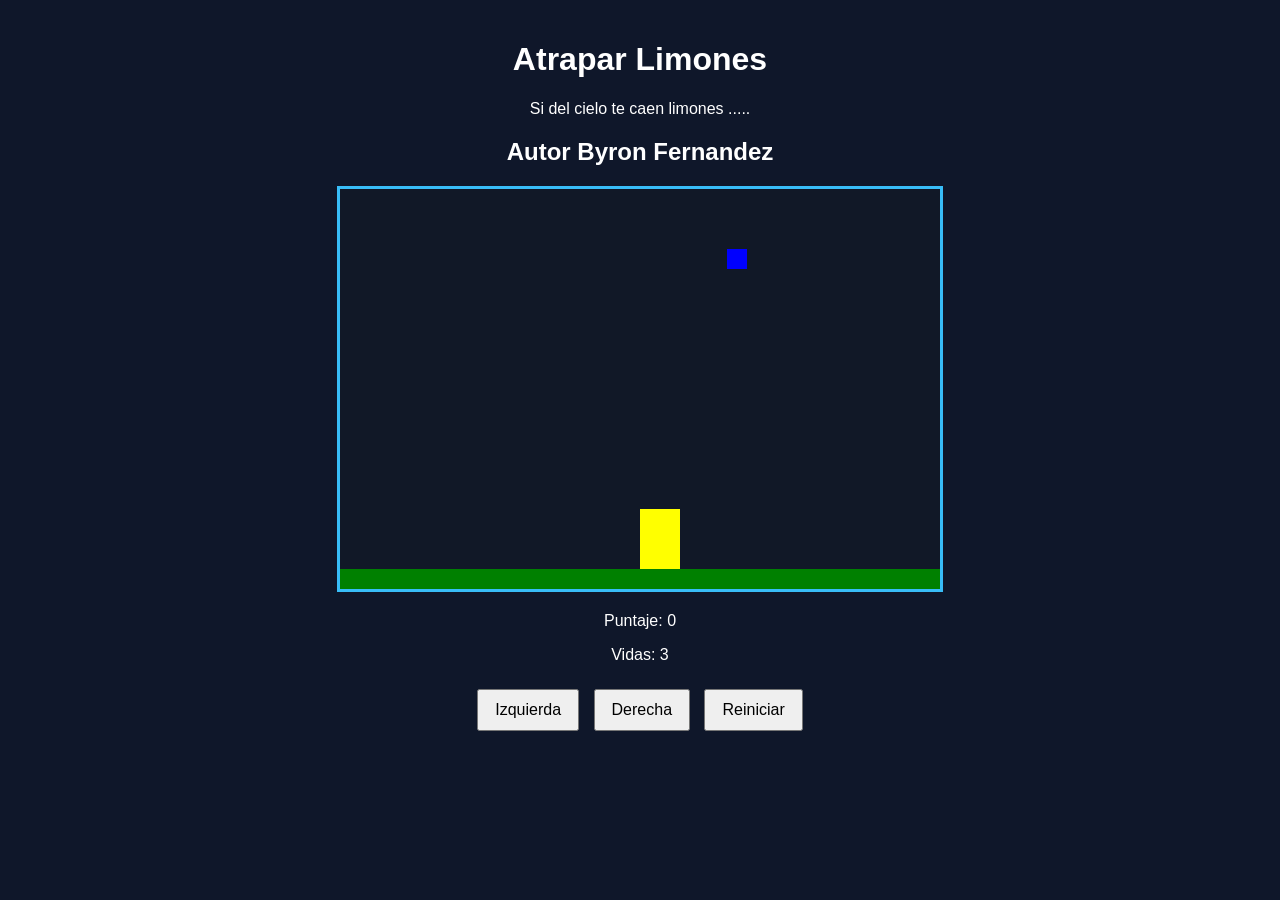
==== index.html @ d4355a5a "Renombrando Html principal" ====
<!DOCTYPE html>
<html>
<head>
  <title>Atrapa Limones</title>
  <link rel="stylesheet" href="limones.css"/>
 <script src="utils.js"> </script>
 
</head>
<body onload="iniciar()">
  <div class="contenedor">
    <h1>Atrapar Limones</h1>
    <p>Si del cielo te caen limones ..... </p>
    <h2>Autor Byron Fernandez  </h2>
    <canvas id="areaJuego" width="600" height="400"></canvas>
    <div class="panel">
      <p>Puntaje: <span id="txtPuntaje">0</span></p>
       <p>Vidas: <span id="txtVidas">3</span></p>
    </div>
    <div class="botones">
      <button onclick="moverIzquierda();">Izquierda</button>
      <button onclick="moverDerecha();">Derecha</button>
      <button onclick="reiniciar();">Reiniciar</button>
    </div>
  </div>
<script src="limones.js"> </script>
</body>
</html>
---- limones.css ----
body {
  font-family: Arial, sans-serif;
  background-color: #0f172a;
  color: white;
  text-align: center;
  margin: 0;
  padding: 20px;
}

.contenedor {
  max-width: 800px;
  margin: 0 auto;
}

canvas {
  background-color: #111827;
  border: 3px solid #38bdf8;
  display: block;
  margin: 20px auto;
}

.panel {
  margin: 20px 0;
}

.botones button {
  margin: 5px;
  padding: 10px 16px;
  font-size: 16px;
  cursor: pointer;
}
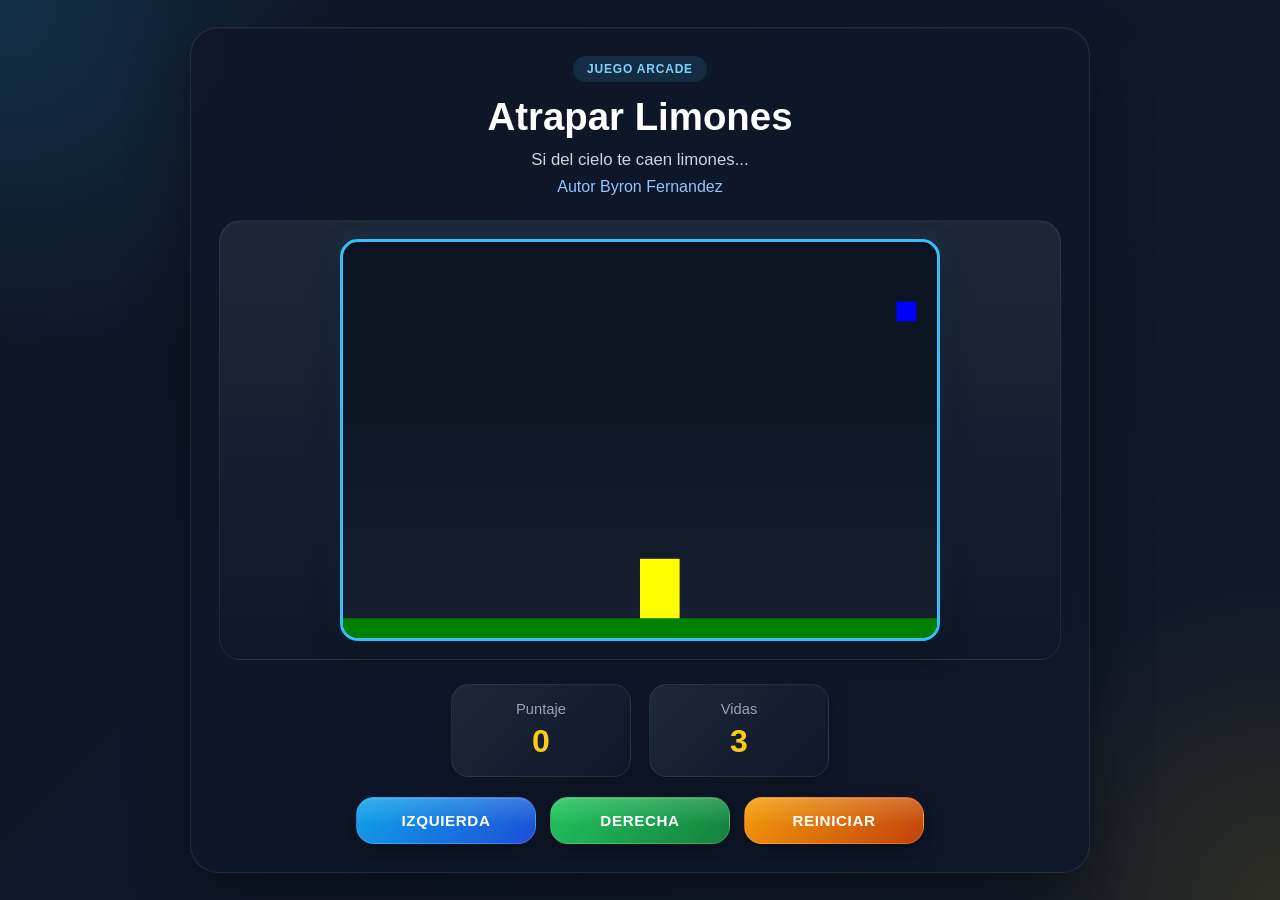
==== commit 7ee19501: "Mejoras visuales con chat gpt V2" ====
--- a/index.html
+++ b/index.html
@@ -1,27 +1,45 @@
 <!DOCTYPE html>
-<html>
+<html lang="es">
 <head>
+  <meta charset="UTF-8" />
+  <meta name="viewport" content="width=device-width, initial-scale=1.0" />
   <title>Atrapa Limones</title>
   <link rel="stylesheet" href="limones.css"/>
- <script src="utils.js"> </script>
- 
+  <script src="utils.js"></script>
 </head>
 <body onload="iniciar()">
   <div class="contenedor">
-    <h1>Atrapar Limones</h1>
-    <p>Si del cielo te caen limones ..... </p>
-    <h2>Autor Byron Fernandez  </h2>
-    <canvas id="areaJuego" width="600" height="400"></canvas>
-    <div class="panel">
-      <p>Puntaje: <span id="txtPuntaje">0</span></p>
-       <p>Vidas: <span id="txtVidas">3</span></p>
-    </div>
-    <div class="botones">
-      <button onclick="moverIzquierda();">Izquierda</button>
-      <button onclick="moverDerecha();">Derecha</button>
-      <button onclick="reiniciar();">Reiniciar</button>
+    <div class="tarjeta">
+      <div class="cabecera">
+        <span class="etiqueta">Juego Arcade</span>
+        <h1>Atrapar Limones</h1>
+        <p>Si del cielo te caen limones...</p>
+        <h2>Autor Byron Fernandez</h2>
+      </div>
+
+      <div class="zona-juego">
+        <canvas id="areaJuego" width="600" height="400"></canvas>
+      </div>
+
+      <div class="panel">
+        <div class="dato">
+          <span class="titulo-dato">Puntaje</span>
+          <span class="valor-dato" id="txtPuntaje">0</span>
+        </div>
+
+        <div class="dato">
+          <span class="titulo-dato">Vidas</span>
+          <span class="valor-dato" id="txtVidas">3</span>
+        </div>
+      </div>
+
+      <div class="botones">
+        <button class="btn btn-azul" onclick="moverIzquierda();">Izquierda</button>
+        <button class="btn btn-verde" onclick="moverDerecha();">Derecha</button>
+        <button class="btn btn-naranja" onclick="reiniciar();">Reiniciar</button>
+      </div>
     </div>
   </div>
-<script src="limones.js"> </script>
+  <script src="limones.js"></script>
 </body>
-</html> +</html>
--- a/limones.css
+++ b/limones.css
@@ -1,31 +1,262 @@
+* {
+  box-sizing: border-box;
+}
+
 body {
-  font-family: Arial, sans-serif;
-  background-color: #0f172a;
-  color: white;
+  margin: 0;
+  min-height: 100vh;
+  font-family: "Segoe UI", Arial, sans-serif;
+  color: #f8fafc;
+  background:
+    radial-gradient(circle at top left, rgba(56, 189, 248, 0.18), transparent 25%),
+    radial-gradient(circle at bottom right, rgba(250, 204, 21, 0.12), transparent 20%),
+    linear-gradient(135deg, #0b1120 0%, #0f172a 45%, #111827 100%);
+  display: flex;
+  align-items: center;
+  justify-content: center;
+  padding: 24px;
+}
+
+.contenedor {
+  width: 100%;
+  max-width: 900px;
+}
+
+.tarjeta {
+  background: rgba(15, 23, 42, 0.88);
+  border: 1px solid rgba(148, 163, 184, 0.16);
+  border-radius: 28px;
+  padding: 28px;
+  box-shadow:
+    0 24px 60px rgba(0, 0, 0, 0.4),
+    inset 0 1px 0 rgba(255, 255, 255, 0.04);
+  backdrop-filter: blur(10px);
+}
+
+.cabecera {
   text-align: center;
+  margin-bottom: 24px;
+}
+
+.etiqueta {
+  display: inline-block;
+  padding: 6px 14px;
+  margin-bottom: 14px;
+  border-radius: 999px;
+  background: rgba(56, 189, 248, 0.12);
+  color: #7dd3fc;
+  font-size: 12px;
+  font-weight: 700;
+  letter-spacing: 0.8px;
+  text-transform: uppercase;
+}
+
+.cabecera h1 {
   margin: 0;
-  padding: 20px;
-}
-
-.contenedor {
-  max-width: 800px;
+  font-size: 2.4rem;
+  line-height: 1.1;
+  color: #ffffff;
+}
+
+.cabecera p {
+  margin: 12px 0 8px;
+  font-size: 1.05rem;
+  color: #cbd5e1;
+}
+
+.cabecera h2 {
+  margin: 0;
+  font-size: 1rem;
+  font-weight: 500;
+  color: #93c5fd;
+}
+
+.zona-juego {
+  background: linear-gradient(180deg, rgba(30, 41, 59, 0.95), rgba(15, 23, 42, 0.95));
+  border-radius: 22px;
+  padding: 18px;
+  border: 1px solid rgba(148, 163, 184, 0.12);
+  box-shadow: inset 0 1px 0 rgba(255,255,255,0.03);
+}
+
+canvas {
+  background:
+    linear-gradient(to bottom, #0b1220 0%, #111827 65%, #172033 100%);
+  border: 3px solid #38bdf8;
+  border-radius: 18px;
+  display: block;
   margin: 0 auto;
-}
-
-canvas {
-  background-color: #111827;
-  border: 3px solid #38bdf8;
+  width: 100%;
+  max-width: 600px;
+  height: auto;
+  box-shadow:
+    0 12px 30px rgba(0, 0, 0, 0.35),
+    0 0 25px rgba(56, 189, 248, 0.12);
+}
+
+.panel {
+  display: flex;
+  justify-content: center;
+  gap: 18px;
+  flex-wrap: wrap;
+  margin: 24px 0 20px;
+}
+
+.dato {
+  min-width: 180px;
+  padding: 16px 20px;
+  border-radius: 18px;
+  background: linear-gradient(135deg, rgba(30, 41, 59, 0.95), rgba(15, 23, 42, 0.95));
+  border: 1px solid rgba(148, 163, 184, 0.14);
+  box-shadow: 0 10px 24px rgba(0, 0, 0, 0.22);
+  text-align: center;
+}
+
+.titulo-dato {
   display: block;
-  margin: 20px auto;
-}
-
-.panel {
-  margin: 20px 0;
-}
-
-.botones button {
-  margin: 5px;
-  padding: 10px 16px;
-  font-size: 16px;
+  font-size: 0.92rem;
+  color: #94a3b8;
+  margin-bottom: 6px;
+}
+
+.valor-dato {
+  display: block;
+  font-size: 2rem;
+  font-weight: 800;
+  color: #facc15;
+}
+
+.botones {
+  display: flex;
+  justify-content: center;
+  gap: 14px;
+  flex-wrap: wrap;
+}
+
+.btn {
+  position: relative;
+  overflow: hidden;
+  border-radius: 18px;
+  padding: 14px 26px;
+  min-width: 180px;
+  font-size: 0.95rem;
+  font-weight: 700;
+  color: #fff;
   cursor: pointer;
+  letter-spacing: 0.6px;
+  text-transform: uppercase;
+
+  border: 1px solid rgba(255,255,255,0.15);
+
+  background-size: 200% 200%;
+
+  /* Glass + sombra elegante */
+  backdrop-filter: blur(8px);
+  box-shadow:
+    0 8px 20px rgba(0,0,0,0.35),
+    inset 0 1px 0 rgba(255,255,255,0.15);
+
+  transition: all 0.25s ease;
+}
+
+/* BRILLO SUAVE (estilo Apple) */
+.btn::before {
+  content: "";
+  position: absolute;
+  inset: 0;
+  border-radius: 18px;
+  background: linear-gradient(
+    to bottom,
+    rgba(255,255,255,0.25),
+    transparent 60%
+  );
+  opacity: 0.6;
+  pointer-events: none;
+}
+
+/* GLOW SUAVE */
+.btn::after {
+  content: "";
+  position: absolute;
+  inset: -2px;
+  border-radius: 20px;
+  z-index: -1;
+  opacity: 0;
+  transition: 0.3s ease;
+  filter: blur(12px);
+}
+
+/* HOVER */
+.btn:hover {
+  transform: translateY(-4px) scale(1.04);
+  box-shadow:
+    0 14px 35px rgba(0,0,0,0.45),
+    inset 0 1px 0 rgba(255,255,255,0.25);
+}
+
+/* CLICK */
+.btn:active {
+  transform: translateY(2px) scale(0.98);
+  box-shadow:
+    0 4px 10px rgba(0,0,0,0.4),
+    inset 0 1px 0 rgba(255,255,255,0.12);
+}
+
+/* ===== COLORES ELEGANTES ===== */
+
+.btn-azul {
+  background: linear-gradient(135deg, #0ea5e9, #1d4ed8);
+}
+
+.btn-azul::after {
+  background: rgba(14,165,233,0.6);
+}
+
+.btn-verde {
+  background: linear-gradient(135deg, #22c55e, #15803d);
+}
+
+.btn-verde::after {
+  background: rgba(34,197,94,0.6);
+}
+
+.btn-naranja {
+  background: linear-gradient(135deg, #f59e0b, #c2410c);
+}
+
+.btn-naranja::after {
+  background: rgba(245,158,11,0.6);
+}
+
+/* ACTIVAR GLOW */
+.btn:hover::after {
+  opacity: 1;
+}
+
+@media (max-width: 768px) {
+  .tarjeta {
+    padding: 20px;
+    border-radius: 22px;
+  }
+
+  .cabecera h1 {
+    font-size: 2rem;
+  }
+
+  .cabecera p {
+    font-size: 0.98rem;
+  }
+
+  .dato {
+    min-width: 145px;
+  }
+
+  .valor-dato {
+    font-size: 1.7rem;
+  }
+
+  .btn {
+    width: 100%;
+    max-width: 280px;
+  }
 }
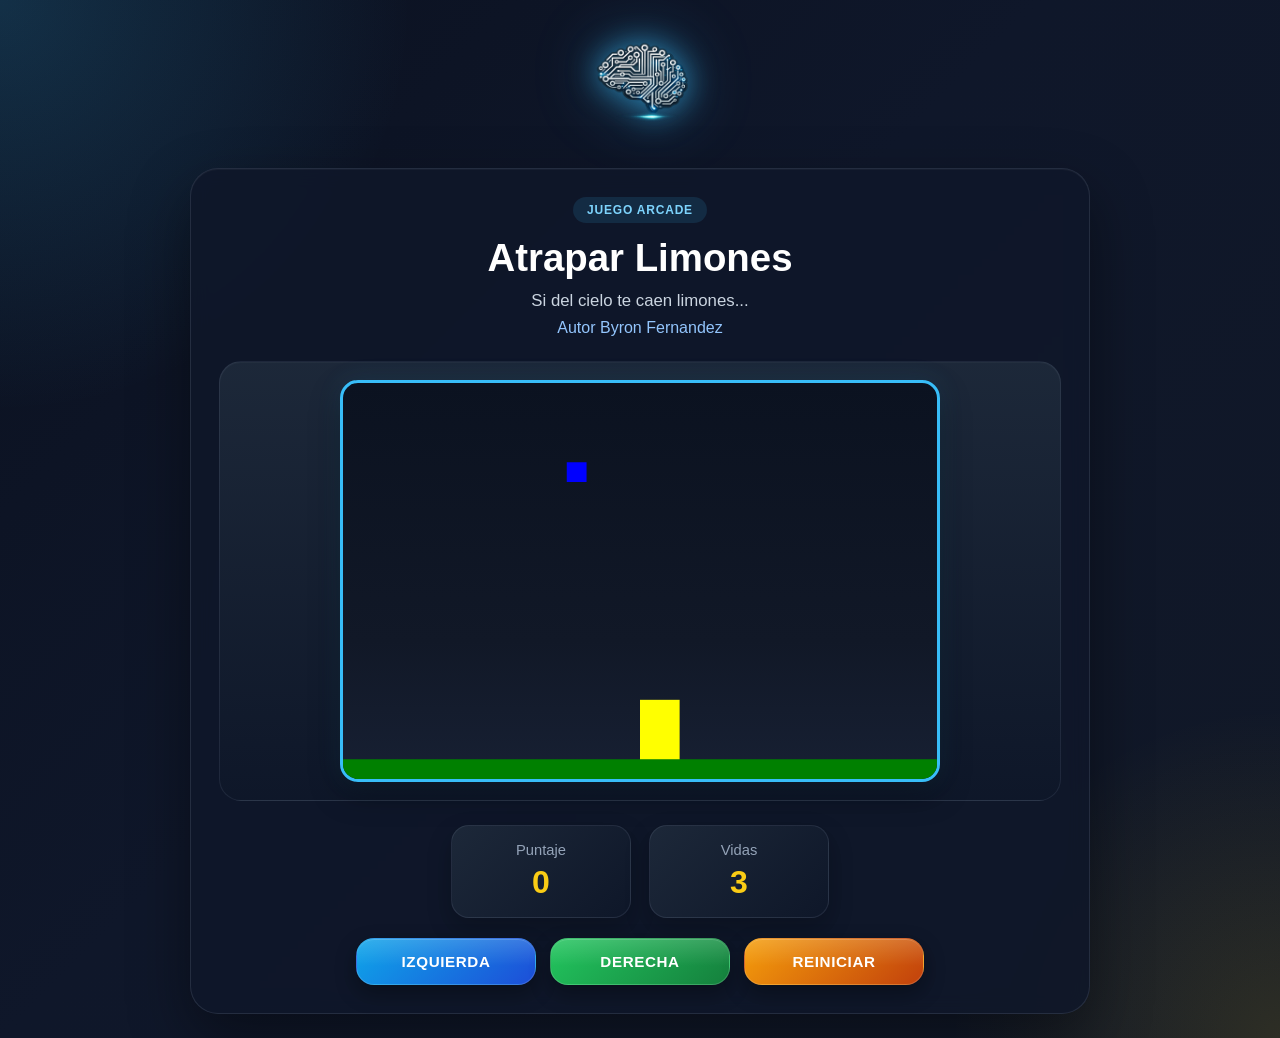
==== commit c6aea537: "agregado logo" ====
--- a/index.html
+++ b/index.html
@@ -9,6 +9,9 @@
 </head>
 <body onload="iniciar()">
   <div class="contenedor">
+    <div class="logo">
+      <img src="logo 2026.png" alt="logo" />
+    </div>
     <div class="tarjeta">
       <div class="cabecera">
         <span class="etiqueta">Juego Arcade</span>
--- a/limones.css
+++ b/limones.css
@@ -259,4 +259,25 @@
     width: 100%;
     max-width: 280px;
   }
+}
+.logo {
+  text-align: center;
+  margin-bottom: 20px;
+}
+
+.logo img {
+  width: 180px;
+  max-width: 80%;
+  height: auto;
+
+  /* EFECTO PRO */
+  filter: drop-shadow(0 0 15px rgba(56, 189, 248, 0.6))
+          drop-shadow(0 0 30px rgba(56, 189, 248, 0.3));
+
+  transition: transform 0.3s ease;
+}
+
+/* ANIMACIÓN SUTIL */
+.logo img:hover {
+  transform: scale(1.05);
 }
